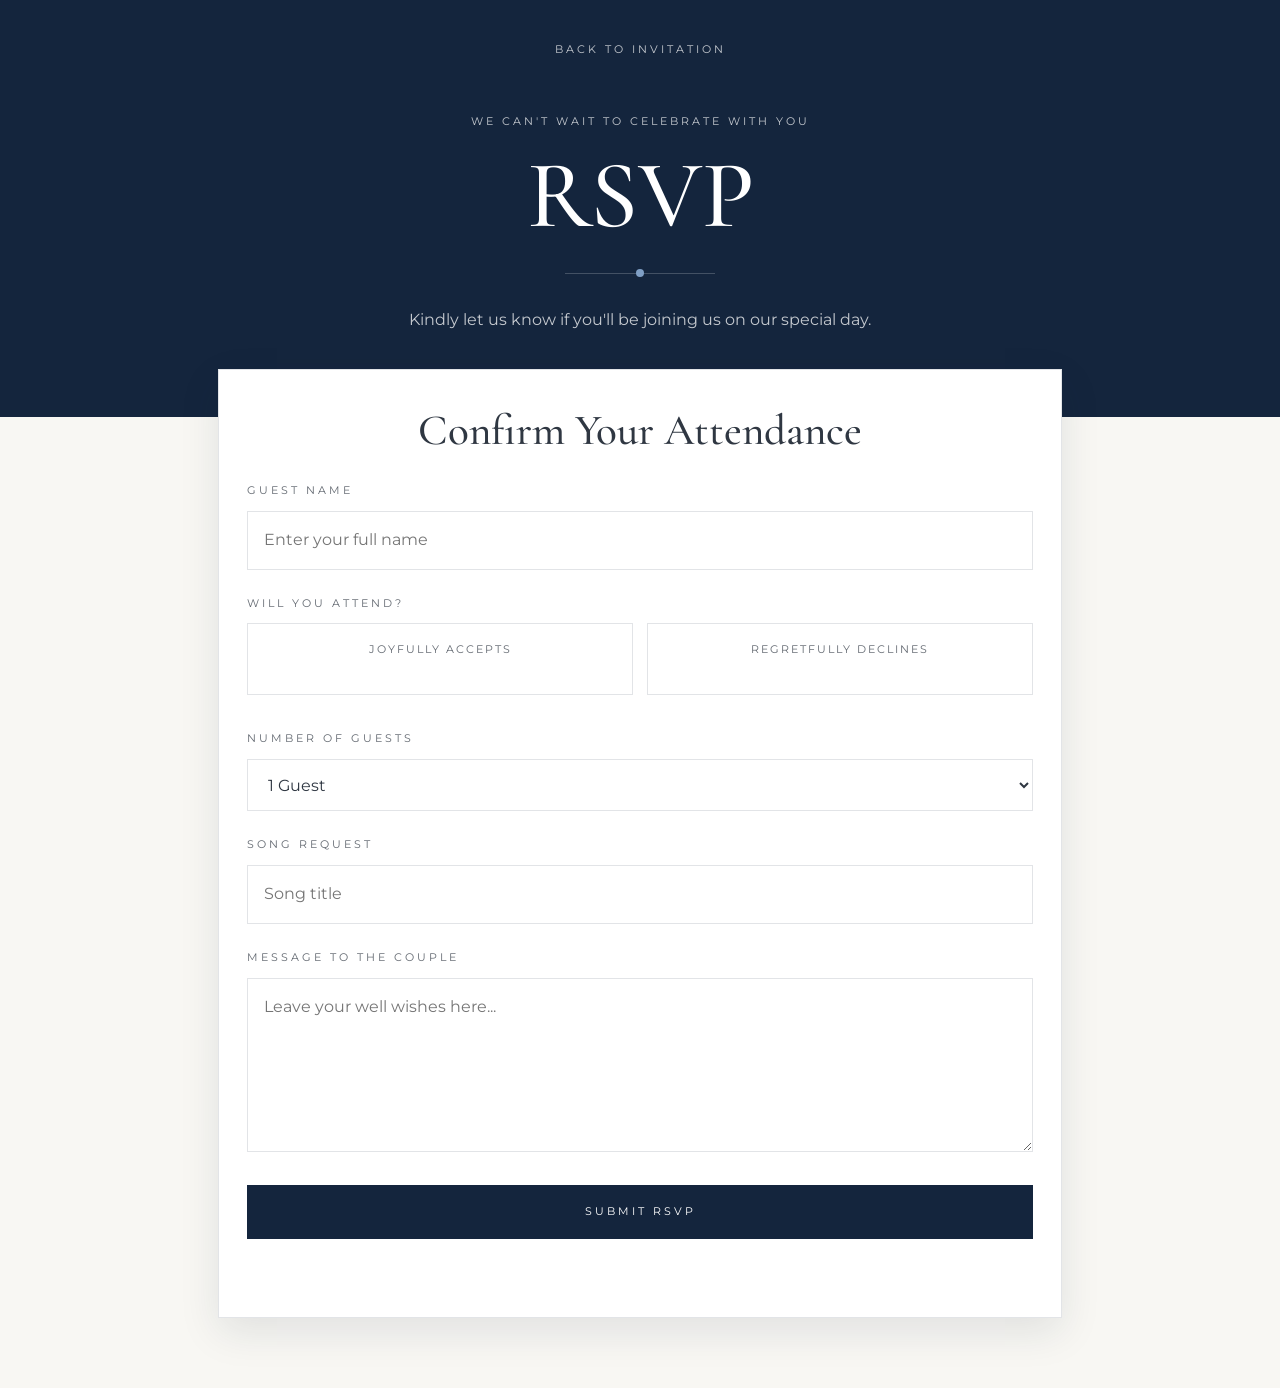
==== rsvp/index.html @ 4c3148dc "Add files via upload" ====
<!DOCTYPE html>
<html lang="en">
<head>
    <meta charset="UTF-8">
    <meta name="viewport" content="width=device-width, initial-scale=1.0">
    <title>RSVP | Rowell & Teresa</title>

    <link href="https://fonts.googleapis.com/css2?family=Cormorant+Garamond:wght@400;500;600;700&family=Montserrat:wght@300;400;500&display=swap" rel="stylesheet">
    <link rel="stylesheet" href="style.css">
</head>
<body>

    <header class="rsvp-header">
        <a href="../index.html" class="back-btn">Back to Invitation</a>

        <p class="subtitle">WE CAN'T WAIT TO CELEBRATE WITH YOU</p>

        <h1>RSVP</h1>

        <div class="divider"></div>

        <p class="description">
            Kindly let us know if you'll be joining us on our special day.
        </p>
    </header>

    <main class="rsvp-container">
        <section class="rsvp-card">
            <h2>Confirm Your Attendance</h2>

            <form id="rsvpForm">
                <div class="form-group">
                    <label for="guestName">Guest Name</label>
                    <input type="text" id="guestName" placeholder="Enter your full name" required>
                </div>

                <div class="form-group">
                    <span class="group-label">Will you attend?</span>

                    <div class="attendance-options">
                        <label class="option-card">
                            <input type="radio" name="attendance" value="Yes" required>
                            <span>Joyfully Accepts</span>
                        </label>

                        <label class="option-card">
                            <input type="radio" name="attendance" value="No">
                            <span>Regretfully Declines</span>
                        </label>
                    </div>
                </div>

                <div class="form-group">
                    <label for="guestCount">Number of Guests</label>
                    <select id="guestCount">
                        <option value="1">1 Guest</option>
                        <option value="2">2 Guests</option>
                        <option value="3">3 Guests</option>
                        <option value="4">4 Guests</option>
                    </select>
                </div>

                <div class="form-group">
                    <label for="songRequest">Song Request</label>
                    <input type="text" id="songRequest" placeholder="Song title">
                </div>

                <div class="form-group">
                    <label for="message">Message to the Couple</label>
                    <textarea id="message" rows="5" placeholder="Leave your well wishes here..."></textarea>
                </div>

                <button type="submit" class="submit-btn">Submit RSVP</button>
                <p class="form-status" id="formStatus" aria-live="polite"></p>
            </form>
        </section>

        <section class="rsvp-card success-card" id="successCard" hidden>
            <div class="success-icon">&hearts;</div>
            <h2>Thank You!</h2>
            <p>Your RSVP has been sent.</p>
            <a href="../index.html" class="submit-btn">Return to Invitation</a>
        </section>
    </main>

    <script src="main.js"></script>
</body>
</html>
---- rsvp/style.css ----
:root {
    --navy: #14253d;
    --cream: #f8f7f3;
    --white: #ffffff;
    --text-dark: #2f3742;
    --border: rgba(20, 37, 61, 0.12);
    --font-heading: 'Cormorant Garamond', serif;
    --font-body: 'Montserrat', sans-serif;
}

* {
    box-sizing: border-box;
    margin: 0;
    padding: 0;
}

html {
    -webkit-text-size-adjust: 100%;
}

body {
    min-width: 320px;
    background: var(--cream);
    color: var(--text-dark);
    font-family: var(--font-body);
    line-height: 1.8;
}

a {
    color: inherit;
    text-decoration: none;
}

input,
textarea,
select,
button {
    width: 100%;
    font: inherit;
}

.rsvp-header {
    background: var(--navy);
    color: var(--white);
    padding: 34px 22px 82px;
    text-align: center;
}

.back-btn,
.subtitle,
.group-label,
.form-group label {
    letter-spacing: 3px;
    font-size: 11px;
    text-transform: uppercase;
}

.back-btn {
    display: inline-block;
    margin-bottom: 52px;
    color: rgba(255, 255, 255, 0.75);
}

.subtitle {
    margin-bottom: 18px;
    color: rgba(255, 255, 255, 0.75);
}

.rsvp-header h1 {
    font-family: var(--font-heading);
    font-size: clamp(4rem, 18vw, 6rem);
    font-weight: 500;
    line-height: 0.95;
}

.divider {
    width: 150px;
    height: 1px;
    background: rgba(255, 255, 255, 0.2);
    margin: 32px auto;
    position: relative;
}

.divider::after {
    content: "";
    width: 8px;
    height: 8px;
    border-radius: 50%;
    background: #7f9fc5;
    position: absolute;
    top: -4px;
    left: 50%;
    transform: translateX(-50%);
}

.description {
    max-width: 540px;
    margin: auto;
    color: rgba(255, 255, 255, 0.75);
}

.rsvp-container {
    width: min(100%, 880px);
    margin: -48px auto 70px;
    padding: 0 18px;
}

.rsvp-card {
    background: var(--white);
    border: 1px solid var(--border);
    padding: 38px 28px;
    box-shadow: 0 14px 38px rgba(20, 37, 61, 0.10);
    text-align: center;
}

.rsvp-card + .rsvp-card {
    margin-top: 24px;
}

.rsvp-card h2 {
    font-family: var(--font-heading);
    font-size: clamp(2rem, 9vw, 2.7rem);
    font-weight: 500;
    line-height: 1.05;
    margin-bottom: 28px;
}

.form-group {
    margin-bottom: 24px;
    text-align: left;
}

.form-group label,
.group-label {
    display: block;
    margin-bottom: 10px;
    color: rgba(47, 55, 66, 0.75);
}

input,
textarea,
select {
    min-height: 52px;
    padding: 14px 16px;
    border: 1px solid var(--border);
    background: var(--white);
    color: var(--text-dark);
    font-size: 16px;
}

textarea {
    resize: vertical;
}

input:focus,
textarea:focus,
select:focus {
    border-color: var(--navy);
    outline: none;
}

.attendance-options {
    display: grid;
    grid-template-columns: repeat(2, 1fr);
    gap: 14px;
}

.option-card {
    min-height: 72px;
    display: grid;
    place-items: center;
    padding: 16px;
    border: 1px solid var(--border);
    cursor: pointer;
    text-align: center;
}

.option-card input {
    position: absolute;
    opacity: 0;
}

.option-card span {
    letter-spacing: 2px;
    font-size: 11px;
    text-transform: uppercase;
}

.option-card:has(input:checked) {
    border-color: var(--navy);
    background: rgba(20, 37, 61, 0.06);
}

.submit-btn {
    display: inline-flex;
    align-items: center;
    justify-content: center;
    min-height: 54px;
    border: 0;
    background: var(--navy);
    color: var(--white);
    letter-spacing: 3px;
    font-size: 11px;
    text-transform: uppercase;
    cursor: pointer;
}

.submit-btn:disabled {
    cursor: wait;
    opacity: 0.72;
}

.form-status {
    min-height: 24px;
    margin-top: 16px;
    text-align: center;
    font-size: 14px;
}

.form-status.error {
    color: #a62a38;
}

.form-status.loading {
    color: rgba(47, 55, 66, 0.75);
}

.success-card[hidden] {
    display: none;
}

.success-icon {
    width: 80px;
    height: 80px;
    display: grid;
    place-items: center;
    margin: 0 auto 22px;
    border-radius: 50%;
    background: var(--navy);
    color: var(--white);
    font-size: 2rem;
}

@media (max-width: 640px) {
    .rsvp-header {
        padding: 28px 18px 74px;
    }

    .back-btn {
        margin-bottom: 42px;
    }

    .rsvp-card {
        padding: 32px 20px;
    }

    .attendance-options {
        grid-template-columns: 1fr;
    }
}
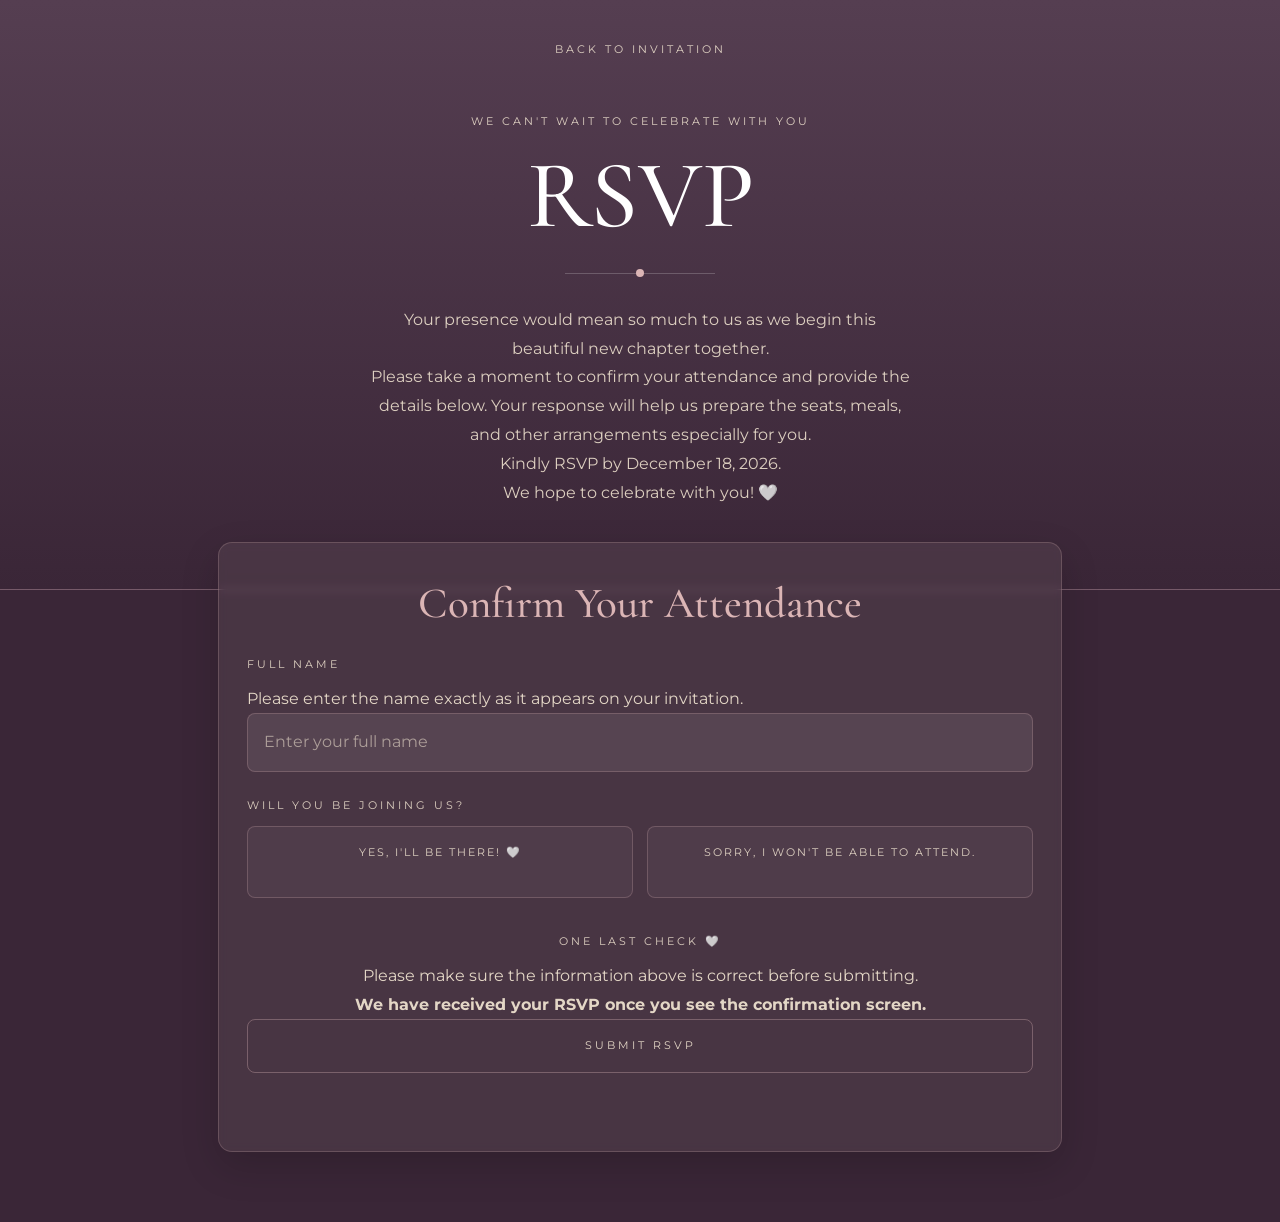
==== commit 21f3af83: "Update index.html" ====
--- a/rsvp/index.html
+++ b/rsvp/index.html
@@ -19,9 +19,16 @@
 
         <div class="divider"></div>
 
-        <p class="description">
-            Kindly let us know if you'll be joining us on our special day.
-        </p>
+        <div class="description">
+            <p>
+                Your presence would mean so much to us as we begin this beautiful new chapter together.
+            </p>
+            <p>
+                Please take a moment to confirm your attendance and provide the details below. Your response will help us prepare the seats, meals, and other arrangements especially for you.
+            </p>
+            <p class="rsvp-deadline">Kindly RSVP by December 18, 2026.</p>
+            <p class="rsvp-signoff">We hope to celebrate with you! <span aria-hidden="true">🤍</span></p>
+        </div>
     </header>
 
     <main class="rsvp-container">
@@ -30,45 +37,67 @@
 
             <form id="rsvpForm">
                 <div class="form-group">
-                    <label for="guestName">Guest Name</label>
-                    <input type="text" id="guestName" placeholder="Enter your full name" required>
+                    <label for="guestName">Full Name</label>
+                    <p class="field-help">Please enter the name exactly as it appears on your invitation.</p>
+                    <input type="text" id="guestName" placeholder="Enter your full name" autocomplete="name" required>
                 </div>
 
                 <div class="form-group">
-                    <span class="group-label">Will you attend?</span>
+                    <span class="group-label">Will You Be Joining Us?</span>
 
                     <div class="attendance-options">
                         <label class="option-card">
                             <input type="radio" name="attendance" value="Yes" required>
-                            <span>Joyfully Accepts</span>
+                            <span>Yes, I'll be there! 🤍</span>
                         </label>
 
                         <label class="option-card">
                             <input type="radio" name="attendance" value="No">
-                            <span>Regretfully Declines</span>
+                            <span>Sorry, I won't be able to attend.</span>
                         </label>
                     </div>
                 </div>
 
-                <div class="form-group">
-                    <label for="guestCount">Number of Guests</label>
-                    <select id="guestCount">
-                        <option value="1">1 Guest</option>
-                        <option value="2">2 Guests</option>
-                        <option value="3">3 Guests</option>
-                        <option value="4">4 Guests</option>
-                    </select>
+                <p class="decline-message" id="declineMessage" hidden>
+                    We're sorry we won't get to celebrate with you, but thank you for letting us know. You will be missed! 🤍
+                </p>
+
+                <div id="attendanceDetails" hidden>
+                    <section class="invitation-details" aria-labelledby="invitationHeading">
+                        <p class="group-label" id="invitationHeading">Your Invitation</p>
+                        <p>Your invitation has been reserved for:</p>
+                        <p class="reserved-name" id="reservedGuestName">Your name</p>
+                        <p class="reserved-seats" id="reservedSeats">We have reserved 1 seat for you.</p>
+                    </section>
+
+                    <section class="plus-one-section" id="plusOneSection" hidden aria-labelledby="plusOneHeading">
+                        <p class="group-label" id="plusOneHeading">Plus-One Details</p>
+                        <p class="field-help">Please tell us whether you will be bringing a guest.</p>
+                        <div class="attendance-options plus-one-options">
+                            <label class="option-card">
+                                <input type="radio" name="plusOne" value="No" checked required>
+                                <span>No, I will be attending alone.</span>
+                            </label>
+                            <label class="option-card" id="plusOneYesOption">
+                                <input type="radio" name="plusOne" value="Yes">
+                                <span>Yes, I have a plus-one.</span>
+                            </label>
+                        </div>
+
+                        <div class="plus-one-details" id="plusOneDetails" hidden>
+                            <div class="form-group">
+                                <label for="plusOneName">Full Name of Your Plus-One</label>
+                                <input type="text" id="plusOneName" placeholder="Enter their full name" autocomplete="name" required>
+                            </div>
+                        </div>
+                    </section>
                 </div>
 
-                <div class="form-group">
-                    <label for="songRequest">Song Request</label>
-                    <input type="text" id="songRequest" placeholder="Song title">
-                </div>
-
-                <div class="form-group">
-                    <label for="message">Message to the Couple</label>
-                    <textarea id="message" rows="5" placeholder="Leave your well wishes here..."></textarea>
-                </div>
+                <section class="confirmation-note" aria-labelledby="confirmationHeading">
+                    <p class="group-label" id="confirmationHeading">One Last Check 🤍</p>
+                    <p>Please make sure the information above is correct before submitting.</p>
+                    <p><strong>We have received your RSVP once you see the confirmation screen.</strong></p>
+                </section>
 
                 <button type="submit" class="submit-btn">Submit RSVP</button>
                 <p class="form-status" id="formStatus" aria-live="polite"></p>
@@ -77,9 +106,24 @@
 
         <section class="rsvp-card success-card" id="successCard" hidden>
             <div class="success-icon">&hearts;</div>
-            <h2>Thank You!</h2>
-            <p>Your RSVP has been sent.</p>
-            <a href="../index.html" class="submit-btn">Return to Invitation</a>
+            <div id="attendingConfirmation">
+                <h2>We'll See You There! 🤍</h2>
+                <p>Thank you for confirming your attendance!</p>
+                <p>We're so happy that you'll be celebrating this beautiful day with us.</p>
+                <p class="event-details"><strong>March 20, 2027</strong><br><strong>Concepcion &amp; Capas, Tarlac</strong></p>
+                <p>We can't wait to celebrate, laugh, eat, dance, and make wonderful memories with you.</p>
+                <p>With love,<br><strong>Weng &amp; Tere</strong> 💍</p>
+            </div>
+            <div id="decliningConfirmation" hidden>
+                <h2>You'll Be Missed 🤍</h2>
+                <p>Thank you for letting us know.</p>
+                <p>We're sorry you won't be able to celebrate with us in person, but we're grateful for your love and support as we begin this new chapter together.</p>
+                <p>With love,<br><strong>Weng &amp; Tere</strong> 💍</p>
+            </div>
+            <div class="success-actions">
+                <a href="../index.html#gifts" class="submit-btn">View Gift Options</a>
+                <a href="../index.html" class="submit-btn secondary-btn">Return to Invitation</a>
+            </div>
         </section>
     </main>
 
--- a/rsvp/style.css
+++ b/rsvp/style.css
@@ -1,9 +1,15 @@
 :root {
-    --navy: #14253d;
-    --cream: #f8f7f3;
+    --bg: #3a2637;
+    --bg-light: #553e51;
+    --cream: #f1e5d1;
+    --rose: #dbb5b5;
+    --blush: #c39898;
+    --mauve: #987070;
     --white: #ffffff;
-    --text-dark: #2f3742;
-    --border: rgba(20, 37, 61, 0.12);
+    --text-light: rgba(241, 229, 209, 0.92);
+    --text-dark: #3b2634;
+    --border-light: rgba(219, 181, 181, 0.16);
+    --border-dark: rgba(152, 112, 112, 0.28);
     --font-heading: 'Cormorant Garamond', serif;
     --font-body: 'Montserrat', sans-serif;
 }
@@ -20,8 +26,8 @@
 
 body {
     min-width: 320px;
-    background: var(--cream);
-    color: var(--text-dark);
+    background: var(--bg);
+    color: var(--text-light);
     font-family: var(--font-body);
     line-height: 1.8;
 }
@@ -40,10 +46,11 @@
 }
 
 .rsvp-header {
-    background: var(--navy);
+    background: linear-gradient(180deg, var(--bg-light), var(--bg));
     color: var(--white);
     padding: 34px 22px 82px;
     text-align: center;
+    border-bottom: 1px solid rgba(219, 181, 181, 0.24);
 }
 
 .back-btn,
@@ -58,12 +65,17 @@
 .back-btn {
     display: inline-block;
     margin-bottom: 52px;
-    color: rgba(255, 255, 255, 0.75);
+    color: rgba(241, 229, 209, 0.88);
+    transition: all 0.3s ease;
+}
+
+.back-btn:hover {
+    color: var(--rose);
 }
 
 .subtitle {
     margin-bottom: 18px;
-    color: rgba(255, 255, 255, 0.75);
+    color: rgba(241, 229, 209, 0.88);
 }
 
 .rsvp-header h1 {
@@ -86,7 +98,7 @@
     width: 8px;
     height: 8px;
     border-radius: 50%;
-    background: #7f9fc5;
+    background: var(--rose);
     position: absolute;
     top: -4px;
     left: 50%;
@@ -96,7 +108,7 @@
 .description {
     max-width: 540px;
     margin: auto;
-    color: rgba(255, 255, 255, 0.75);
+    color: rgba(241, 229, 209, 0.88);
 }
 
 .rsvp-container {
@@ -106,11 +118,13 @@
 }
 
 .rsvp-card {
-    background: var(--white);
-    border: 1px solid var(--border);
+    background: rgba(241, 229, 209, 0.08);
+    border: 1px solid rgba(219, 181, 181, 0.22);
     padding: 38px 28px;
-    box-shadow: 0 14px 38px rgba(20, 37, 61, 0.10);
-    text-align: center;
+    box-shadow: 0 14px 38px rgba(0, 0, 0, 0.16);
+    text-align: center;
+    border-radius: 14px;
+    backdrop-filter: blur(4px);
 }
 
 .rsvp-card + .rsvp-card {
@@ -123,6 +137,7 @@
     font-weight: 500;
     line-height: 1.05;
     margin-bottom: 28px;
+    color: var(--rose);
 }
 
 .form-group {
@@ -134,7 +149,7 @@
 .group-label {
     display: block;
     margin-bottom: 10px;
-    color: rgba(47, 55, 66, 0.75);
+    color: rgba(241, 229, 209, 0.88);
 }
 
 input,
@@ -142,10 +157,16 @@
 select {
     min-height: 52px;
     padding: 14px 16px;
-    border: 1px solid var(--border);
-    background: var(--white);
-    color: var(--text-dark);
+    border: 1px solid rgba(219, 181, 181, 0.24);
+    background: rgba(255, 255, 255, 0.08);
+    color: var(--text-light);
     font-size: 16px;
+    border-radius: 8px;
+}
+
+input::placeholder,
+textarea::placeholder {
+    color: rgba(241, 229, 209, 0.56);
 }
 
 textarea {
@@ -155,8 +176,9 @@
 input:focus,
 textarea:focus,
 select:focus {
-    border-color: var(--navy);
+    border-color: var(--rose);
     outline: none;
+    background: rgba(255, 255, 255, 0.12);
 }
 
 .attendance-options {
@@ -170,9 +192,12 @@
     display: grid;
     place-items: center;
     padding: 16px;
-    border: 1px solid var(--border);
+    border: 1px solid rgba(219, 181, 181, 0.24);
+    background: rgba(255, 255, 255, 0.04);
     cursor: pointer;
     text-align: center;
+    border-radius: 8px;
+    transition: all 0.3s ease;
 }
 
 .option-card input {
@@ -187,8 +212,8 @@
 }
 
 .option-card:has(input:checked) {
-    border-color: var(--navy);
-    background: rgba(20, 37, 61, 0.06);
+    border-color: var(--rose);
+    background: rgba(219, 181, 181, 0.16);
 }
 
 .submit-btn {
@@ -196,13 +221,20 @@
     align-items: center;
     justify-content: center;
     min-height: 54px;
-    border: 0;
-    background: var(--navy);
-    color: var(--white);
+    border: 1px solid rgba(219, 181, 181, 0.35);
+    background: transparent;
+    color: var(--text-light);
     letter-spacing: 3px;
     font-size: 11px;
     text-transform: uppercase;
     cursor: pointer;
+    transition: all 0.3s ease;
+    border-radius: 8px;
+}
+
+.submit-btn:hover {
+    background: rgba(219, 181, 181, 0.16);
+    border-color: var(--rose);
 }
 
 .submit-btn:disabled {
@@ -218,11 +250,11 @@
 }
 
 .form-status.error {
-    color: #a62a38;
+    color: #ff9999;
 }
 
 .form-status.loading {
-    color: rgba(47, 55, 66, 0.75);
+    color: rgba(241, 229, 209, 0.75);
 }
 
 .success-card[hidden] {
@@ -236,8 +268,8 @@
     place-items: center;
     margin: 0 auto 22px;
     border-radius: 50%;
-    background: var(--navy);
-    color: var(--white);
+    background: rgba(219, 181, 181, 0.2);
+    color: var(--rose);
     font-size: 2rem;
 }
 
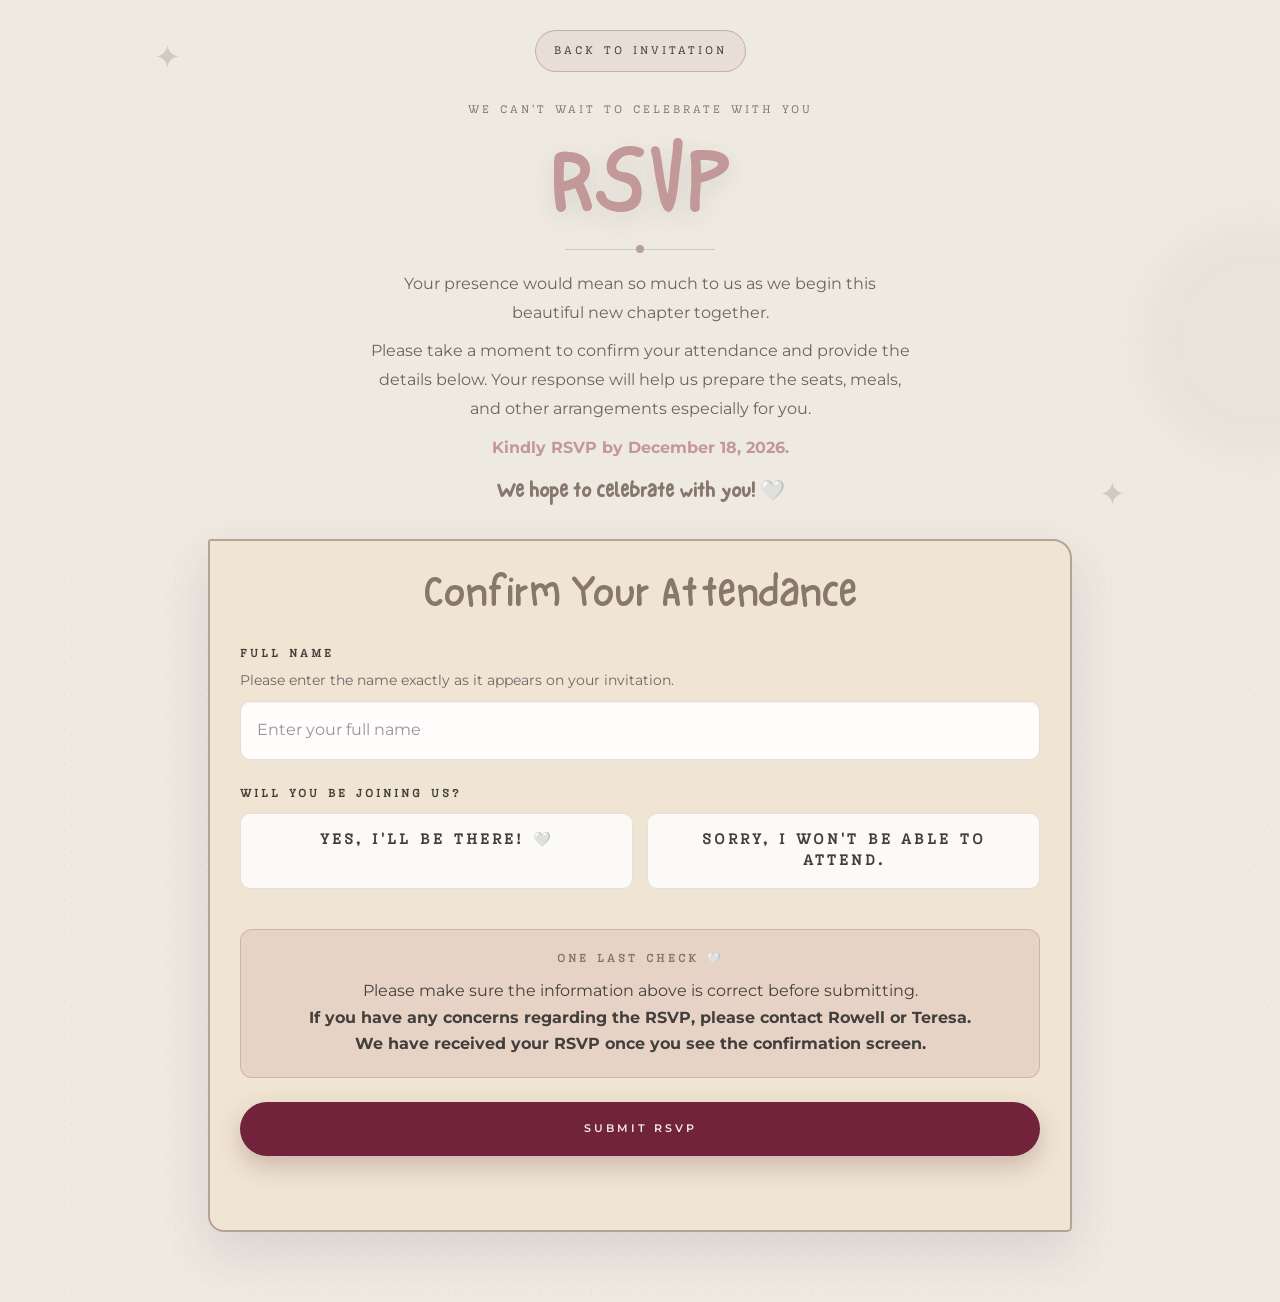
==== commit b7b161a0: "Update index.html" ====
--- a/rsvp/index.html
+++ b/rsvp/index.html
@@ -96,6 +96,7 @@
                 <section class="confirmation-note" aria-labelledby="confirmationHeading">
                     <p class="group-label" id="confirmationHeading">One Last Check 🤍</p>
                     <p>Please make sure the information above is correct before submitting.</p>
+                    <p><strong>If you have any concerns regarding the RSVP, please contact Rowell or Teresa.</strong></p>
                     <p><strong>We have received your RSVP once you see the confirmation screen.</strong></p>
                 </section>
 
--- a/rsvp/style.css
+++ b/rsvp/style.css
@@ -1,17 +1,33 @@
+@font-face {
+    font-family: "One Little Font";
+    src: url("../assets/fonts/One-Little-Font.woff2") format("woff2");
+    font-style: normal;
+    font-display: swap;
+}
+
+@font-face {
+    font-family: "Carollo Playscript";
+    src: url("../assets/fonts/Carollo-Playscript.woff2") format("woff2");
+    font-style: normal;
+    font-display: swap;
+}
+
 :root {
-    --bg: #3a2637;
-    --bg-light: #553e51;
-    --cream: #f1e5d1;
-    --rose: #dbb5b5;
-    --blush: #c39898;
-    --mauve: #987070;
+    --bg: #C39898;
+    --bg-light: #987070;
+    --cream: #EEEAE2;
+    --rose: #D5C8B8;
+    --blush: #B6A394;
+    --mauve: #88776D;
     --white: #ffffff;
     --text-light: rgba(241, 229, 209, 0.92);
-    --text-dark: #3b2634;
+    --text-dark: #433F3C;
     --border-light: rgba(219, 181, 181, 0.16);
     --border-dark: rgba(152, 112, 112, 0.28);
-    --font-heading: 'Cormorant Garamond', serif;
+    --font-heading: "One Little Font", cursive;
     --font-body: 'Montserrat', sans-serif;
+    --font-script: "Carollo Playscript", cursive;
+    --transition: all 0.3s ease;
 }
 
 * {
@@ -22,14 +38,49 @@
 
 html {
     -webkit-text-size-adjust: 100%;
+    scroll-behavior: smooth;
 }
 
 body {
     min-width: 320px;
-    background: var(--bg);
-    color: var(--text-light);
+    min-height: 100vh;
+    background-color: var(--cream);
+    background-image:
+        radial-gradient(rgba(67, 63, 60, .10) .6px, transparent .8px),
+        radial-gradient(rgba(67, 63, 60, .05) .5px, transparent .7px);
+    background-position: 0 0, 5px 7px;
+    background-size: 13px 13px, 17px 17px;
+    color: var(--text-dark);
     font-family: var(--font-body);
     line-height: 1.8;
+    overflow-x: hidden;
+}
+
+body::before,
+body::after {
+    content: "";
+    position: fixed;
+    pointer-events: none;
+    border-radius: 50%;
+    filter: blur(20px);
+    opacity: 0.35;
+    z-index: 0;
+}
+
+body::before {
+    width: 320px;
+    height: 320px;
+    left: -120px;
+    top: -80px;
+    background: rgba(219, 181, 181, 0.24);
+}
+
+body::after {
+    width: 240px;
+    height: 240px;
+    right: -100px;
+    top: 220px;
+    background: rgba(152, 112, 112, 0.16);
 }
 
 a {
@@ -46,50 +97,81 @@
 }
 
 .rsvp-header {
-    background: linear-gradient(180deg, var(--bg-light), var(--bg));
-    color: var(--white);
-    padding: 34px 22px 82px;
+    position: relative;
+    background: var(--cream);
+    color: var(--text-dark);
+    padding: 30px 22px 48px;
     text-align: center;
-    border-bottom: 1px solid rgba(219, 181, 181, 0.24);
+    border-bottom: 0;
+    overflow: hidden;
+}
+
+.rsvp-header::before,
+.rsvp-header::after {
+    content: "✦";
+    position: absolute;
+    color: rgba(136, 119, 109, 0.28);
+    font-size: 2rem;
+}
+
+.rsvp-header::before {
+    top: 28px;
+    left: 12%;
+}
+
+.rsvp-header::after {
+    bottom: 34px;
+    right: 12%;
 }
 
 .back-btn,
 .subtitle,
 .group-label,
 .form-group label {
+    font-family: var(--font-script);
     letter-spacing: 3px;
     font-size: 11px;
     text-transform: uppercase;
 }
 
 .back-btn {
-    display: inline-block;
-    margin-bottom: 52px;
-    color: rgba(241, 229, 209, 0.88);
-    transition: all 0.3s ease;
+    display: inline-flex;
+    align-items: center;
+    justify-content: center;
+    margin-bottom: 28px;
+    padding: 10px 18px;
+    border: 1px solid rgba(182, 163, 148, 0.75);
+    border-radius: 999px;
+    background: rgba(195, 152, 152, 0.14);
+    color: var(--text-dark);
+    transition: var(--transition);
 }
 
 .back-btn:hover {
     color: var(--rose);
+    background: rgba(255, 255, 255, 0.14);
+    transform: translateY(-1px);
 }
 
 .subtitle {
     margin-bottom: 18px;
-    color: rgba(241, 229, 209, 0.88);
+    color: var(--mauve);
 }
 
 .rsvp-header h1 {
     font-family: var(--font-heading);
     font-size: clamp(4rem, 18vw, 6rem);
-    font-weight: 500;
+    font-weight: 400;
     line-height: 0.95;
+    color: var(--bg);
+    text-shadow: 0 8px 24px rgba(67, 63, 60, 0.12);
 }
 
 .divider {
     width: 150px;
     height: 1px;
-    background: rgba(255, 255, 255, 0.2);
-    margin: 32px auto;
+    background: rgba(136, 119, 109, 0.3);
+    margin: 20px auto;
     position: relative;
 }
 
@@ -98,7 +180,7 @@
     width: 8px;
     height: 8px;
     border-radius: 50%;
-    background: var(--rose);
+    background: var(--blush);
     position: absolute;
     top: -4px;
     left: 50%;
@@ -108,23 +190,53 @@
 .description {
     max-width: 540px;
     margin: auto;
-    color: rgba(241, 229, 209, 0.88);
+    color: rgba(67, 63, 60, 0.78);
+}
+
+.description p {
+    margin: 0;
+}
+
+.description p + p {
+    margin-top: 10px;
+}
+
+.description .rsvp-deadline {
+    color: var(--bg);
+    font-weight: 700;
+}
+
+.description .rsvp-signoff {
+    color: var(--mauve);
+    font-family: var(--font-heading);
+    font-size: 1.25rem;
+    font-weight: 600;
 }
 
 .rsvp-container {
-    width: min(100%, 880px);
-    margin: -48px auto 70px;
+    position: relative;
+    z-index: 1;
+    width: min(100%, 900px);
+    margin: -18px auto 70px;
     padding: 0 18px;
 }
 
+.success-state .rsvp-header {
+    display: none;
+}
+
+.success-state .rsvp-container {
+    margin-top: 70px;
+}
+
 .rsvp-card {
-    background: rgba(241, 229, 209, 0.08);
-    border: 1px solid rgba(219, 181, 181, 0.22);
-    padding: 38px 28px;
-    box-shadow: 0 14px 38px rgba(0, 0, 0, 0.16);
+    background: rgba(241, 229, 209, 0.94);
+    border: 2px solid var(--blush);
+    padding: 30px 30px 34px;
+    box-shadow: 0 20px 50px rgba(58, 38, 55, 0.12);
     text-align: center;
-    border-radius: 14px;
-    backdrop-filter: blur(4px);
+    border-radius: 3px 19px 5px 16px;
+    backdrop-filter: blur(8px);
 }
 
 .rsvp-card + .rsvp-card {
@@ -134,10 +246,10 @@
 .rsvp-card h2 {
     font-family: var(--font-heading);
     font-size: clamp(2rem, 9vw, 2.7rem);
-    font-weight: 500;
+    font-weight: 400;
     line-height: 1.05;
     margin-bottom: 28px;
-    color: var(--rose);
+    color: var(--mauve);
 }
 
 .form-group {
@@ -149,7 +261,71 @@
 .group-label {
     display: block;
     margin-bottom: 10px;
-    color: rgba(241, 229, 209, 0.88);
+    color: var(--text-dark);
+    font-weight: 600;
+}
+
+.field-help {
+    color: rgba(58, 38, 55, 0.68);
+    font-size: 0.88rem;
+    line-height: 1.5;
+    margin: -4px 0 10px;
+}
+
+.decline-message,
+.invitation-details,
+.confirmation-note {
+    background: rgba(219, 181, 181, 0.16);
+    border: 1px solid rgba(152, 112, 112, 0.2);
+    border-radius: 12px;
+    color: var(--text-dark);
+    line-height: 1.65;
+    margin: 0 0 24px;
+    padding: 20px;
+    text-align: center;
+}
+
+.confirmation-note {
+    margin-top: 30px;
+    background: rgba(195, 152, 152, 0.22);
+    border-color: rgba(136, 119, 109, 0.32);
+}
+
+.confirmation-note .group-label {
+    color: var(--mauve);
+}
+
+.invitation-details > p {
+    margin: 0;
+}
+
+.invitation-details .group-label {
+    color: var(--mauve);
+    margin-bottom: 8px;
+    text-transform: uppercase;
+}
+
+.reserved-name {
+    color: var(--mauve);
+    font-family: var(--font-heading);
+    font-size: 1.65rem;
+    font-weight: 600;
+    line-height: 1.1;
+    margin: 6px 0 !important;
+}
+
+.reserved-seats {
+    font-weight: 600;
+}
+
+.plus-one-section {
+    border-top: 1px solid rgba(152, 112, 112, 0.18);
+    margin: 30px 0 24px;
+    padding-top: 28px;
+}
+
+.plus-one-details {
+    margin-top: 22px;
 }
 
 input,
@@ -157,16 +333,17 @@
 select {
     min-height: 52px;
     padding: 14px 16px;
-    border: 1px solid rgba(219, 181, 181, 0.24);
-    background: rgba(255, 255, 255, 0.08);
-    color: var(--text-light);
+    border: 1px solid rgba(152, 112, 112, 0.22);
+    background: rgba(255, 255, 255, 0.92);
+    color: var(--text-dark);
     font-size: 16px;
-    border-radius: 8px;
+    border-radius: 10px;
+    box-shadow: inset 0 1px 2px rgba(58, 38, 55, 0.04);
 }
 
 input::placeholder,
 textarea::placeholder {
-    color: rgba(241, 229, 209, 0.56);
+    color: rgba(58, 38, 55, 0.5);
 }
 
 textarea {
@@ -178,7 +355,8 @@
 select:focus {
     border-color: var(--rose);
     outline: none;
-    background: rgba(255, 255, 255, 0.12);
+    background: rgba(255, 255, 255, 0.98);
+    box-shadow: 0 0 0 3px rgba(219, 181, 181, 0.16);
 }
 
 .attendance-options {
@@ -188,16 +366,21 @@
 }
 
 .option-card {
-    min-height: 72px;
+    min-height: 74px;
     display: grid;
     place-items: center;
     padding: 16px;
-    border: 1px solid rgba(219, 181, 181, 0.24);
-    background: rgba(255, 255, 255, 0.04);
+    border: 1px solid rgba(152, 112, 112, 0.2);
+    background: rgba(255, 255, 255, 0.8);
     cursor: pointer;
     text-align: center;
-    border-radius: 8px;
-    transition: all 0.3s ease;
+    border-radius: 10px;
+    transition: var(--transition);
+    color: var(--text-dark);
+}
+
+.option-card[hidden] {
+    display: none;
 }
 
 .option-card input {
@@ -206,14 +389,15 @@
 }
 
 .option-card span {
-    letter-spacing: 2px;
-    font-size: 11px;
-    text-transform: uppercase;
+    font-size: 0.9rem;
+    line-height: 1.35;
+    font-weight: 600;
 }
 
 .option-card:has(input:checked) {
     border-color: var(--rose);
-    background: rgba(219, 181, 181, 0.16);
+    background: var(--rose);
+    box-shadow: inset 0 0 0 2px var(--blush);
 }
 
 .submit-btn {
@@ -221,25 +405,30 @@
     align-items: center;
     justify-content: center;
     min-height: 54px;
-    border: 1px solid rgba(219, 181, 181, 0.35);
-    background: transparent;
-    color: var(--text-light);
+    border: none;
+    background: #70233A;
+    color: var(--cream);
     letter-spacing: 3px;
     font-size: 11px;
     text-transform: uppercase;
     cursor: pointer;
-    transition: all 0.3s ease;
-    border-radius: 8px;
+    transition: var(--transition);
+    border-radius: 999px;
+    padding: 0 28px;
+    box-shadow: 0 10px 24px rgba(84, 35, 51, 0.24);
+    font-weight: 600;
 }
 
 .submit-btn:hover {
-    background: rgba(219, 181, 181, 0.16);
-    border-color: var(--rose);
+    transform: translateY(-2px);
+    background: #542333;
+    box-shadow: 0 14px 28px rgba(84, 35, 51, 0.3);
 }
 
 .submit-btn:disabled {
     cursor: wait;
     opacity: 0.72;
+    transform: none;
 }
 
 .form-status {
@@ -247,18 +436,71 @@
     margin-top: 16px;
     text-align: center;
     font-size: 14px;
+    color: var(--mauve);
 }
 
 .form-status.error {
-    color: #ff9999;
+    color: #a24f4f;
 }
 
 .form-status.loading {
-    color: rgba(241, 229, 209, 0.75);
+    color: var(--mauve);
 }
 
 .success-card[hidden] {
     display: none;
+}
+
+.success-card {
+    background: var(--cream);
+    border-color: var(--blush);
+    color: var(--text-dark);
+    padding: 34px 28px 38px;
+}
+
+.success-card h2 {
+    text-transform: uppercase;
+    color: var(--bg);
+    font-family: var(--font-heading);
+    font-size: clamp(2.2rem, 8vw, 3.4rem);
+    font-weight: 400;
+}
+
+.success-card .submit-btn {
+    width: auto;
+    margin-top: 20px;
+    background: var(--bg);
+    color: var(--cream);
+    font-family: var(--font-script);
+    font-size: 1rem;
+    letter-spacing: 1px;
+}
+
+.success-actions {
+    display: flex;
+    justify-content: center;
+    flex-wrap: wrap;
+    gap: 12px;
+    margin-top: 20px;
+}
+
+.success-actions .submit-btn {
+    margin-top: 0;
+}
+
+.success-actions .secondary-btn {
+    background: transparent;
+    border: 1px solid var(--bg);
+    color: var(--bg);
+}
+
+.success-card p + p {
+    margin-top: 14px;
+}
+
+.event-details {
+    color: var(--mauve);
+    line-height: 1.6;
 }
 
 .success-icon {
@@ -268,18 +510,18 @@
     place-items: center;
     margin: 0 auto 22px;
     border-radius: 50%;
-    background: rgba(219, 181, 181, 0.2);
-    color: var(--rose);
+    background: linear-gradient(135deg, rgba(219, 181, 181, 0.22), rgba(195, 152, 152, 0.2));
+    color: var(--mauve);
     font-size: 2rem;
 }
 
 @media (max-width: 640px) {
     .rsvp-header {
-        padding: 28px 18px 74px;
+        padding: 24px 18px 38px;
     }
 
     .back-btn {
-        margin-bottom: 42px;
+        margin-bottom: 24px;
     }
 
     .rsvp-card {
@@ -289,4 +531,8 @@
     .attendance-options {
         grid-template-columns: 1fr;
     }
-}
+
+    .success-actions .submit-btn {
+        width: 100%;
+    }
+}
